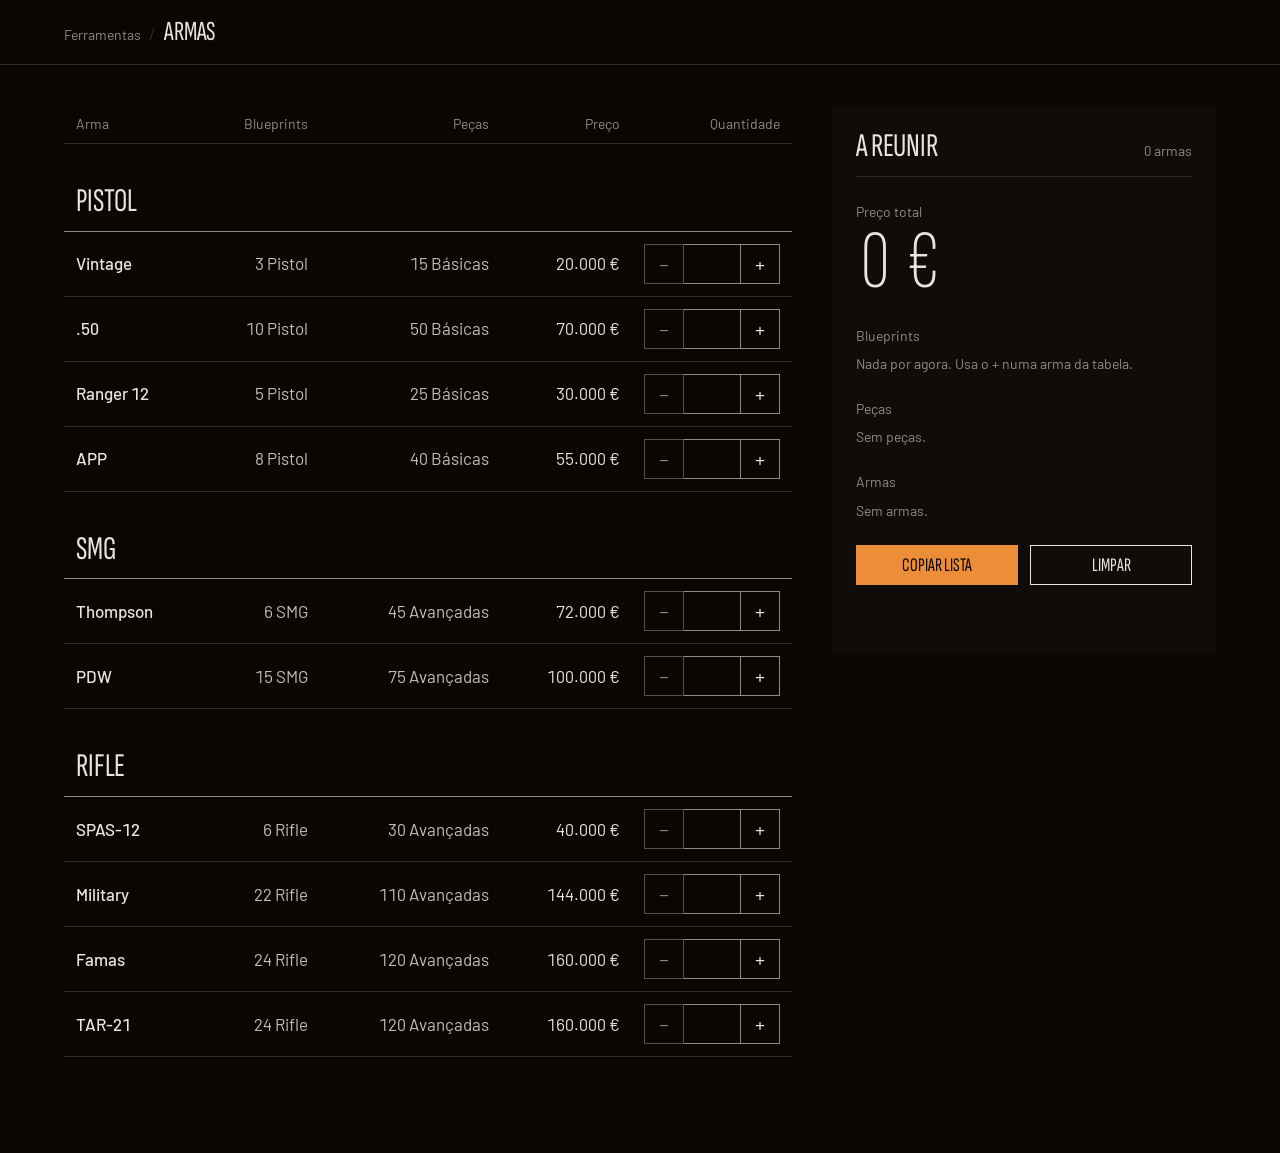
==== public/armas/index.html @ fdaf610e "Nova ferramenta Craft de Armas - public/armas/: quantidades por arma e o que reunir (blueprints Pist" ====
<!doctype html>
<html lang="pt">
<head>
<meta charset="utf-8">
<meta name="viewport" content="width=device-width, initial-scale=1, viewport-fit=cover">
<title>Craft de Armas</title>
<meta name="description" content="Escolhe quantas armas queres fazer e vê os blueprints, as peças e o preço que tens de reunir.">
<link rel="preconnect" href="https://fonts.googleapis.com">
<link rel="preconnect" href="https://fonts.gstatic.com" crossorigin>
<link rel="stylesheet" href="https://fonts.googleapis.com/css2?family=Sofia+Sans+Extra+Condensed:wght@200;400&family=Barlow:wght@300;400;500&display=swap">
<style>
/* Hallmark · shape: app screen · genre: atmospheric · theme: Darkroom (deal 3/3, seed crafting-price-calculator-fivem-9103·8ad352fc·2026-11-08·r0) · redesign: full
 * nav: top bar with the path back to Ferramentas · signature: the lista a reunir, a sticky panel that turns weapon quantities into blueprints, peças and the price · states: empty list, weapons chosen · darkroom: amber
 * axes: dark/display-condensed/chromatic-amber · posture: restrained · contrast: pass · v2.0.0 */
/* Hallmark · pre-emit critique: P4 H4 E4 S4 R5 V3 · weakest: V, it shares the crafting screen on purpose so both tools read as one app */
@import url("../tokens.css");
@import url("../base.css");

:root {
  --text-figure: clamp(3rem, 2rem + 4vw, 5.5rem);
  --text-figure-s: 2rem;
  --row-hover: color-mix(in oklab, var(--color-ink) 4%, transparent);
  --scrim: color-mix(in oklab, var(--color-paper) 70%, transparent);
  --bar-h: 64px;
}

body { font-size: 1.0625rem; }
.shell { max-width: var(--container); margin-inline: auto; padding-left: max(var(--gutter), env(safe-area-inset-left, 0px)); padding-right: max(var(--gutter), env(safe-area-inset-right, 0px)); }

/* top bar */
.bar { position: sticky; top: env(safe-area-inset-top, 0px); z-index: var(--z-sticky-nav); background: var(--color-paper); border-bottom: var(--rule-hair) solid var(--color-rule); }
body::before { content: ""; position: fixed; inset: 0 0 auto; height: env(safe-area-inset-top, 0px); z-index: var(--z-sticky-nav); background: var(--color-paper); }
.bar-in { min-height: var(--bar-h); display: flex; align-items: center; gap: var(--space-lg); flex-wrap: wrap; padding-block: var(--space-xs); }
.mark { font-family: var(--font-display); font-weight: 400; font-size: var(--text-2xl); text-transform: uppercase; line-height: 1; letter-spacing: var(--tracking-display); color: var(--color-ink); text-decoration: none; }
.crumbs { display: flex; align-items: baseline; gap: var(--space-xs); }
.crumb { color: var(--color-muted); text-decoration: none; font-size: var(--text-sm); }
.crumb:hover { color: var(--color-ink); text-decoration: underline; text-decoration-color: var(--color-accent); }
.crumbs .sep { color: var(--color-rule); }
.views { display: flex; gap: var(--space-lg); }
.views a { color: var(--color-muted); text-decoration: none; padding-block: var(--space-xs); border-bottom: 2px solid transparent; }
.views a:hover { color: var(--color-ink); }
.views a[aria-current="page"] { color: var(--color-ink); border-bottom-color: var(--color-accent); }

/* inputs and controls */
.field { height: 40px; padding-inline: var(--space-sm); border: var(--rule-hair) solid var(--color-muted); border-radius: 0; background: var(--color-paper); color: var(--color-ink); font-size: 1rem; }
.field::placeholder { color: var(--color-muted); }
.field:hover { border-color: var(--color-ink-2); }
.field:focus-visible { outline: 2px solid var(--color-focus); outline-offset: -2px; }
.toolbar { display: flex; flex-wrap: wrap; align-items: center; gap: var(--space-sm) var(--space-md); margin-bottom: var(--space-lg); }
.toolbar .tabs { margin-bottom: 0; min-width: 0; max-width: 100%; }
#search { flex: 1 1 14rem; min-width: 0; max-width: 22rem; }

.btn { min-height: 40px; padding: 0 var(--space-lg); border: var(--rule-hair) solid var(--color-ink); border-radius: 0; background: transparent; color: var(--color-ink); font: 400 var(--text-lg)/1 var(--font-display); text-transform: uppercase; white-space: nowrap; cursor: pointer; transition: background-color var(--dur-micro) var(--ease-out), color var(--dur-micro) var(--ease-out), border-color var(--dur-micro) var(--ease-out); }
.btn:hover { background: var(--row-hover); }
.btn:active { transform: translateY(1px); }
.btn:disabled { opacity: 0.55; cursor: not-allowed; }
.btn--primary { background: var(--color-accent); border-color: var(--color-accent); color: var(--color-accent-ink); }
.btn--primary:hover { background: var(--color-ink); border-color: var(--color-ink); }
.link { background: none; border: 0; padding: 0; color: var(--color-ink); text-decoration: underline; text-decoration-color: var(--color-rule); text-underline-offset: 0.2em; cursor: pointer; font: inherit; }
.link:hover { text-decoration-color: var(--color-accent); }

/* switch */
.switch { display: flex; align-items: center; gap: var(--space-sm); min-height: 44px; cursor: pointer; }
.switch input { position: absolute; opacity: 0; width: 1px; height: 1px; }
.switch .track { width: 44px; height: 24px; border: var(--rule-hair) solid var(--color-muted); position: relative; flex: none; transition: background-color var(--dur-short) var(--ease-out), border-color var(--dur-short) var(--ease-out); }
.switch .track::after { content: ""; position: absolute; top: 3px; left: 3px; width: 16px; height: 16px; background: var(--color-ink-2); transition: transform var(--dur-short) var(--ease-out), background-color var(--dur-short) var(--ease-out); }
.switch:hover .track { border-color: var(--color-ink); }
.switch input:checked + .track { background: var(--color-accent); border-color: var(--color-accent); }
.switch input:checked + .track::after { transform: translateX(20px); background: var(--color-accent-ink); }
.switch input:focus-visible + .track { outline: 2px solid var(--color-focus); outline-offset: 2px; }
.switch .s-sub { display: block; color: var(--color-muted); font-size: var(--text-sm); }

/* layout */
.work { display: grid; grid-template-columns: minmax(0, 1fr) 24rem; gap: var(--space-xl); align-items: start; padding-block: var(--space-xl) var(--space-3xl); }
@media (max-width: 68rem) { .work { grid-template-columns: minmax(0, 1fr); } .ficha.grained { position: relative; top: auto; } }
.dock { display: none; }
@media (max-width: 68rem) {
  .dock { display: flex; position: fixed; inset: auto 0 0; z-index: var(--z-sticky); align-items: center; justify-content: space-between; gap: var(--space-md); padding: var(--space-xs) max(var(--gutter), env(safe-area-inset-right, 0px)) calc(var(--space-xs) + env(safe-area-inset-bottom, 0px)) max(var(--gutter), env(safe-area-inset-left, 0px)); background: var(--color-paper-2); border-top: var(--rule-hair) solid var(--color-rule); }
  .dock .lbl { color: var(--color-muted); font-size: var(--text-sm); display: block; }
  .dock .figure { font-size: var(--text-figure-s); font-variant-numeric: tabular-nums; }
  main.shell { padding-bottom: 88px; }
}

.tabs { display: flex; gap: var(--space-xs); overflow-x: auto; scrollbar-width: none; margin-bottom: var(--space-lg); }
.tabs button { flex: none; min-height: 40px; padding: 0 var(--space-md); border: var(--rule-hair) solid var(--color-rule); border-radius: 0; background: transparent; color: var(--color-muted); font: 400 var(--text-lg)/1 var(--font-display); text-transform: uppercase; cursor: pointer; display: inline-flex; align-items: center; gap: var(--space-xs); transition: color var(--dur-micro) var(--ease-out), border-color var(--dur-micro) var(--ease-out); }
.tabs button:hover { color: var(--color-ink); border-color: var(--color-muted); }
.tabs button:active { transform: translateY(1px); }
.tabs button[aria-selected="true"] { color: var(--color-ink); border-color: var(--color-ink); }
.tabs .n { font-family: var(--font-body); font-size: var(--text-sm); color: var(--color-accent); font-variant-numeric: tabular-nums; text-transform: none; }

/* the sheet */
.sheet { width: 100%; border-collapse: collapse; font-variant-numeric: tabular-nums; }
.sheet th { text-align: left; font-weight: 400; font-size: var(--text-sm); color: var(--color-muted); padding: var(--space-xs) var(--space-sm); border-bottom: var(--rule-hair) solid var(--color-rule); white-space: nowrap; }
.sheet th.num, .sheet td.num { text-align: right; }
.sheet td { padding: var(--space-sm); border-bottom: var(--rule-hair) solid var(--color-rule); vertical-align: middle; }
.sheet tbody.group tr.ghead td { padding-top: var(--space-xl); border-bottom-color: var(--color-muted); }
.sheet h2 { font-weight: 400; font-size: var(--text-3xl); max-width: none; }
.sheet tr.item:hover { background: var(--row-hover); }
.sheet tr.item.on { background: var(--color-paper-2); }
.sheet .name { font-weight: 500; color: var(--color-ink); }
.sheet .guns, .sheet .mats { color: var(--color-muted); font-size: var(--text-sm); }
.sheet td.price { color: var(--color-ink-2); white-space: nowrap; }
.sheet td.price.sem { color: var(--color-ink); }
.sheet td.qcell { width: 1%; white-space: nowrap; }

.qty { display: inline-flex; align-items: stretch; }
.qty button { width: 40px; height: 40px; border: var(--rule-hair) solid var(--color-muted); border-radius: 0; background: transparent; color: var(--color-ink); font: 400 1.25rem/1 var(--font-body); cursor: pointer; transition: background-color var(--dur-micro) var(--ease-out); }
.qty button:hover { background: var(--row-hover); }
.qty button:active { transform: translateY(1px); }
.qty button:disabled { opacity: 0.55; cursor: not-allowed; }
.qty input { width: 56px; height: 40px; border: var(--rule-hair) solid var(--color-muted); border-inline: 0; border-radius: 0; background: var(--color-paper); color: var(--color-ink); text-align: center; font: 400 var(--text-xl)/1 var(--font-display); font-variant-numeric: tabular-nums; -moz-appearance: textfield; }
.qty input::-webkit-inner-spin-button, .qty input::-webkit-outer-spin-button { -webkit-appearance: none; margin: 0; }
.qty input:focus-visible { outline: 2px solid var(--color-focus); outline-offset: -2px; }
tr.on .qty input { color: var(--color-accent); }
.no-hit { padding-block: var(--space-xl); color: var(--color-muted); }

@media (max-width: 48rem) {
  .sheet thead { display: none; }
  .sheet tr.item { display: grid; grid-template-columns: minmax(0, 1fr) auto; gap: var(--space-2xs) var(--space-md); padding: var(--space-sm) 0; border-bottom: var(--rule-hair) solid var(--color-rule); }
  .sheet tr.item td { border: 0; padding: 0; }
  .sheet tr.item td.desc { grid-column: 1; }
  .sheet tr.item td.qcell { grid-column: 2; grid-row: 1 / span 2; align-self: center; }
  .sheet tr.item td.price { grid-column: 1; text-align: left; font-size: var(--text-sm); }
  .sheet tr.item td.price::before { content: attr(data-label) " "; color: var(--color-muted); }
  .sheet tr.item td.mats { grid-column: 1; }
  .sheet tr.ghead td { display: block; padding-inline: 0; }
}

/* the ficha */
.ficha { position: sticky; top: calc(env(safe-area-inset-top, 0px) + var(--bar-h) + var(--space-lg)); background: var(--color-paper-2); padding: var(--space-lg); display: grid; gap: var(--space-lg); }
.grained { position: relative; isolation: isolate; }
.grained::after { content: ""; position: absolute; inset: 0; z-index: -1; pointer-events: none; opacity: var(--grain); background: url("data:image/svg+xml,%3Csvg xmlns='http://www.w3.org/2000/svg' width='200' height='200'%3E%3Cfilter id='g'%3E%3CfeTurbulence type='fractalNoise' baseFrequency='0.85' numOctaves='2' stitchTiles='stitch'/%3E%3CfeColorMatrix values='0 0 0 0 1 0 0 0 0 1 0 0 0 0 1 0 0 0 9 -4'/%3E%3C/filter%3E%3Crect width='100%25' height='100%25' filter='url(%23g)'/%3E%3C/svg%3E") 0 0 / 200px 200px; }
.ficha.grained { position: sticky; }
.ficha h2 { font-weight: 400; font-size: var(--text-3xl); }
.sheet h2, .ficha h2, .precos h2 { text-transform: uppercase; }
.ficha h3 { font-family: var(--font-body); font-weight: 400; font-size: var(--text-sm); color: var(--color-muted); text-transform: none; letter-spacing: 0; line-height: 1.4; margin-bottom: var(--space-xs); }
.ficha-head { display: flex; justify-content: space-between; align-items: baseline; gap: var(--space-md); border-bottom: var(--rule-hair) solid var(--color-rule); padding-bottom: var(--space-sm); }
.ficha-head .units { color: var(--color-muted); font-size: var(--text-sm); font-variant-numeric: tabular-nums; }
.big .lbl { color: var(--color-muted); font-size: var(--text-sm); }
.figure { font-family: var(--font-display); font-weight: 200; line-height: 0.95; letter-spacing: var(--tracking-display); font-variant-numeric: tabular-nums; }
.big .figure { font-size: var(--text-figure); color: var(--color-ink); overflow-wrap: anywhere; font-variant-numeric: tabular-nums; }
.rows { display: grid; }
.rows > div { display: flex; justify-content: space-between; align-items: baseline; gap: var(--space-md); padding-block: var(--space-xs); border-bottom: var(--rule-hair) solid var(--color-rule); }
.rows dt { color: var(--color-muted); font-size: var(--text-sm); }
.rows dd { margin: 0; font-size: var(--text-figure-s); }
.rows dd.pos { color: var(--color-success); }
.rows dd.neg { color: var(--color-error); }
.list { width: 100%; border-collapse: collapse; font-variant-numeric: tabular-nums; font-size: var(--text-sm); }
.list th { text-align: left; font-weight: 400; color: var(--color-muted); padding: 0 0 var(--space-2xs); border-bottom: var(--rule-hair) solid var(--color-rule); }
.list td { padding: var(--space-2xs) 0; border-bottom: var(--rule-hair) solid var(--color-rule); }
.list .num { text-align: right; }
.list td.dim { color: var(--color-muted); }
.empty { color: var(--color-muted); font-size: var(--text-sm); }
.note { color: var(--color-muted); font-size: var(--text-sm); margin-top: var(--space-xs); }
.actions { display: flex; gap: var(--space-sm); flex-wrap: wrap; }
.actions .btn { flex: 1; }
a.btn { display: inline-flex; align-items: center; justify-content: center; text-decoration: none; }
.toast { min-height: 1lh; color: var(--color-accent); font-size: var(--text-sm); }

/* prices view */
.precos { padding-block: var(--space-xl) var(--space-3xl); max-width: 44rem; display: grid; gap: var(--space-lg); }
.precos h2 { font-size: var(--text-3xl); font-weight: 400; }
.precos .lead-s { color: var(--color-ink-2); max-width: 52ch; }
.import { display: grid; gap: var(--space-sm); padding: var(--space-lg); background: var(--color-paper-2); }
.import label.t { font-size: var(--text-sm); color: var(--color-ink-2); }
.import textarea.field { height: auto; min-height: 8rem; padding: var(--space-sm); font: 400 var(--text-md)/1.5 var(--font-body); resize: vertical; width: 100%; }
.import .actions { justify-content: flex-start; }
.import .actions .btn { flex: 0 1 auto; }
label.btn { display: inline-flex; align-items: center; justify-content: center; }
.import .result { min-height: 1lh; font-size: var(--text-sm); color: var(--color-ink-2); }
.warn { padding: var(--space-sm) var(--space-md); border: var(--rule-hair) solid var(--color-error); color: var(--color-ink); font-size: var(--text-sm); max-width: 60ch; }
.sheet-p { border-top: var(--rule-hair) solid var(--color-muted); }
.sheet-p label { display: grid; grid-template-columns: minmax(0, 1fr) auto; align-items: center; gap: var(--space-2xs) var(--space-lg); padding-block: var(--space-sm); border-bottom: var(--rule-hair) solid var(--color-rule); cursor: pointer; }
.sheet-p .m { font-family: var(--font-display); font-size: var(--text-2xl); text-transform: uppercase; line-height: 1; }
.sheet-p .u { grid-column: 1; color: var(--color-muted); font-size: var(--text-sm); }
.sheet-p .field { grid-column: 2; grid-row: 1 / span 2; width: 9rem; text-align: right; font: 400 var(--text-xl)/1 var(--font-display); font-variant-numeric: tabular-nums; }
@media (max-width: 40rem) { #search { max-width: none; flex-basis: 100%; } }
</style>
</head>
<body>
<header class="bar">
  <div class="shell bar-in">
    <nav class="crumbs" aria-label="Caminho">
      <a class="crumb" href="../">Ferramentas</a>
      <span class="sep" aria-hidden="true">/</span>
      <a class="mark" href="#" aria-label="Craft de Armas, início">Armas</a>
    </nav>
  </div>
</header>

<main class="shell">
  <h1 class="visually-hidden">Craft de Armas</h1>
  <div class="work">
    <div id="list"></div>

    <aside class="ficha" aria-labelledby="ficha-title">
      <div class="ficha-head"><h2 id="ficha-title">A reunir</h2><span class="units" id="units">0 armas</span></div>
      <div class="big" aria-live="polite">
        <div class="lbl">Preço total</div>
        <div class="figure" id="t-price">0 €</div>
      </div>
      <div>
        <h3>Blueprints</h3>
        <div id="bps"></div>
      </div>
      <div>
        <h3>Peças</h3>
        <div id="parts"></div>
      </div>
      <div>
        <h3>Armas</h3>
        <div id="sel"></div>
      </div>
      <div class="actions">
        <button type="button" class="btn btn--primary" id="copy">Copiar lista</button>
        <button type="button" class="btn" id="reset">Limpar</button>
      </div>
      <p class="toast" id="toast" role="status"></p>
    </aside>
  </div>
</main>

<div class="dock" id="dock">
  <div><span class="lbl">Preço total, <span id="d-units">0 armas</span></span><span class="figure" id="d-price">0 €</span></div>
  <a class="btn" href="#ficha-title">Ver lista</a>
</div>

<script>
// Tabela de armas: blueprints [quantidade, tipo], peças [quantidade, tipo], preço em €
const WEAPONS = [
  { n: "Vintage",   bp: [3, "Pistol"],  pc: [15, "Básicas"],     p: 20000 },
  { n: ".50",       bp: [10, "Pistol"], pc: [50, "Básicas"],     p: 70000 },
  { n: "Ranger 12", bp: [5, "Pistol"],  pc: [25, "Básicas"],     p: 30000 },
  { n: "APP",       bp: [8, "Pistol"],  pc: [40, "Básicas"],     p: 55000 },
  { n: "Thompson",  bp: [6, "SMG"],     pc: [45, "Avançadas"],   p: 72000 },
  { n: "PDW",       bp: [15, "SMG"],    pc: [75, "Avançadas"],   p: 100000 },
  { n: "SPAS-12",   bp: [6, "Rifle"],   pc: [30, "Avançadas"],   p: 40000 },
  { n: "Military",  bp: [22, "Rifle"],  pc: [110, "Avançadas"],  p: 144000 },
  { n: "Famas",     bp: [24, "Rifle"],  pc: [120, "Avançadas"],  p: 160000 },
  { n: "TAR-21",    bp: [24, "Rifle"],  pc: [120, "Avançadas"],  p: 160000 },
];
const BP_ORDER = ["Pistol", "SMG", "Rifle"];
const PC_ORDER = ["Básicas", "Avançadas"];
WEAPONS.forEach((w, i) => { w.key = "w" + i; });

const fmt = n => String(Math.round(n)).replace(/\B(?=(\d{3})+(?!\d))/g, ".");
const eur = n => fmt(n) + " €";
const esc = s => String(s).replace(/[&<>"]/g, ch => ({ "&": "&amp;", "<": "&lt;", ">": "&gt;", '"': "&quot;" }[ch]));
const load = (k, d) => { try { const v = localStorage.getItem(k); return v == null ? d : JSON.parse(v); } catch (e) { return d; } };
const store = (k, v) => { try { localStorage.setItem(k, JSON.stringify(v)); } catch (e) {} };
let qty = load("armas-qty", {}) || {};

const list = document.getElementById("list");
list.innerHTML = `<table class="sheet">
  <thead><tr><th>Arma</th><th class="num">Blueprints</th><th class="num">Peças</th><th class="num">Preço</th><th class="num">Quantidade</th></tr></thead>
  ${BP_ORDER.map(t => `<tbody class="group">
    <tr class="ghead"><td colspan="5"><h2>${t}</h2></td></tr>
    ${WEAPONS.filter(w => w.bp[1] === t).map(w => `<tr class="item" data-key="${w.key}">
      <td class="desc"><div class="name">${esc(w.n)}</div></td>
      <td class="num price" data-label="Blueprints">${w.bp[0]} ${w.bp[1]}</td>
      <td class="num price" data-label="Peças">${w.pc[0]} ${w.pc[1]}</td>
      <td class="num price sem" data-label="Preço">${eur(w.p)}</td>
      <td class="num qcell"><div class="qty">
        <button type="button" data-d="-1" aria-label="Menos ${esc(w.n)}">−</button>
        <input type="number" min="0" step="1" inputmode="numeric" name="q-${w.key}" id="q-${w.key}" aria-label="Quantidade ${esc(w.n)}">
        <button type="button" data-d="1" aria-label="Mais ${esc(w.n)}">+</button>
      </div></td>
    </tr>`).join("")}
  </tbody>`).join("")}
</table>`;

const table = (rows) => `<table class="list"><tbody>${rows.map(([a, b]) => `<tr><td>${esc(a)}</td><td class="num">${b}</td></tr>`).join("")}</tbody></table>`;

function render() {
  const bp = {}, pc = {}; let price = 0, units = 0; const sel = [];
  WEAPONS.forEach(w => {
    const q = qty[w.key] || 0;
    const row = list.querySelector(`[data-key="${w.key}"]`);
    row.classList.toggle("on", q > 0);
    row.querySelector('button[data-d="-1"]').disabled = q === 0;
    const inp = document.getElementById("q-" + w.key);
    if (document.activeElement !== inp) inp.value = q || "";
    if (!q) return;
    units += q; price += w.p * q;
    bp[w.bp[1]] = (bp[w.bp[1]] || 0) + w.bp[0] * q;
    pc[w.pc[1]] = (pc[w.pc[1]] || 0) + w.pc[0] * q;
    sel.push({ w, q });
  });
  const u = units + (units === 1 ? " arma" : " armas");
  document.getElementById("units").textContent = u;
  document.getElementById("d-units").textContent = u;
  document.getElementById("t-price").textContent = eur(price);
  document.getElementById("d-price").textContent = eur(price);
  const bk = BP_ORDER.filter(k => bp[k]), pk = PC_ORDER.filter(k => pc[k]);
  const empty = `<p class="empty">Nada por agora. Usa o + numa arma da tabela.</p>`;
  document.getElementById("bps").innerHTML = bk.length ? table(bk.map(k => [k, fmt(bp[k])])) : empty;
  document.getElementById("parts").innerHTML = pk.length ? table(pk.map(k => [k, fmt(pc[k])])) : `<p class="empty">Sem peças.</p>`;
  document.getElementById("sel").innerHTML = sel.length ? table(sel.map(s => [s.w.n, s.q + "×"])) : `<p class="empty">Sem armas.</p>`;
  store("armas-qty", qty);
  return { bp, pc, bk, pk, price, sel };
}

list.addEventListener("click", e => {
  const b = e.target.closest("button[data-d]"); if (!b) return;
  const key = b.closest("tr").dataset.key;
  qty[key] = Math.max(0, (qty[key] || 0) + Number(b.dataset.d) * (e.shiftKey ? 10 : 1));
  render();
});
list.addEventListener("input", e => {
  if (!e.target.matches(".qty input")) return;
  qty[e.target.closest("tr").dataset.key] = Math.max(0, Math.floor(Number(e.target.value) || 0));
  render();
});
list.addEventListener("focusout", e => { if (e.target.matches(".qty input")) render(); });

let toastT;
const toast = t => { const el = document.getElementById("toast"); el.textContent = t; clearTimeout(toastT); toastT = setTimeout(() => { el.textContent = ""; }, 2500); };
document.getElementById("reset").addEventListener("click", () => { qty = {}; render(); toast("Lista limpa."); });
document.getElementById("copy").addEventListener("click", () => {
  const r = render();
  if (!r.sel.length) { toast("A lista está vazia, não há nada para copiar."); return; }
  const txt = [
    "ARMAS", ...r.sel.map(s => `- ${s.q}x ${s.w.n}`), "",
    "BLUEPRINTS", ...r.bk.map(k => `- ${fmt(r.bp[k])} ${k}`), "",
    "PEÇAS", ...r.pk.map(k => `- ${fmt(r.pc[k])} ${k}`), "",
    `Preço total: ${eur(r.price)}`
  ].join("\n");
  navigator.clipboard.writeText(txt).then(() => toast("Lista copiada."), () => toast("Este browser não deixou copiar. Tenta noutro browser."));
});

render();
</script>
</body>
</html>
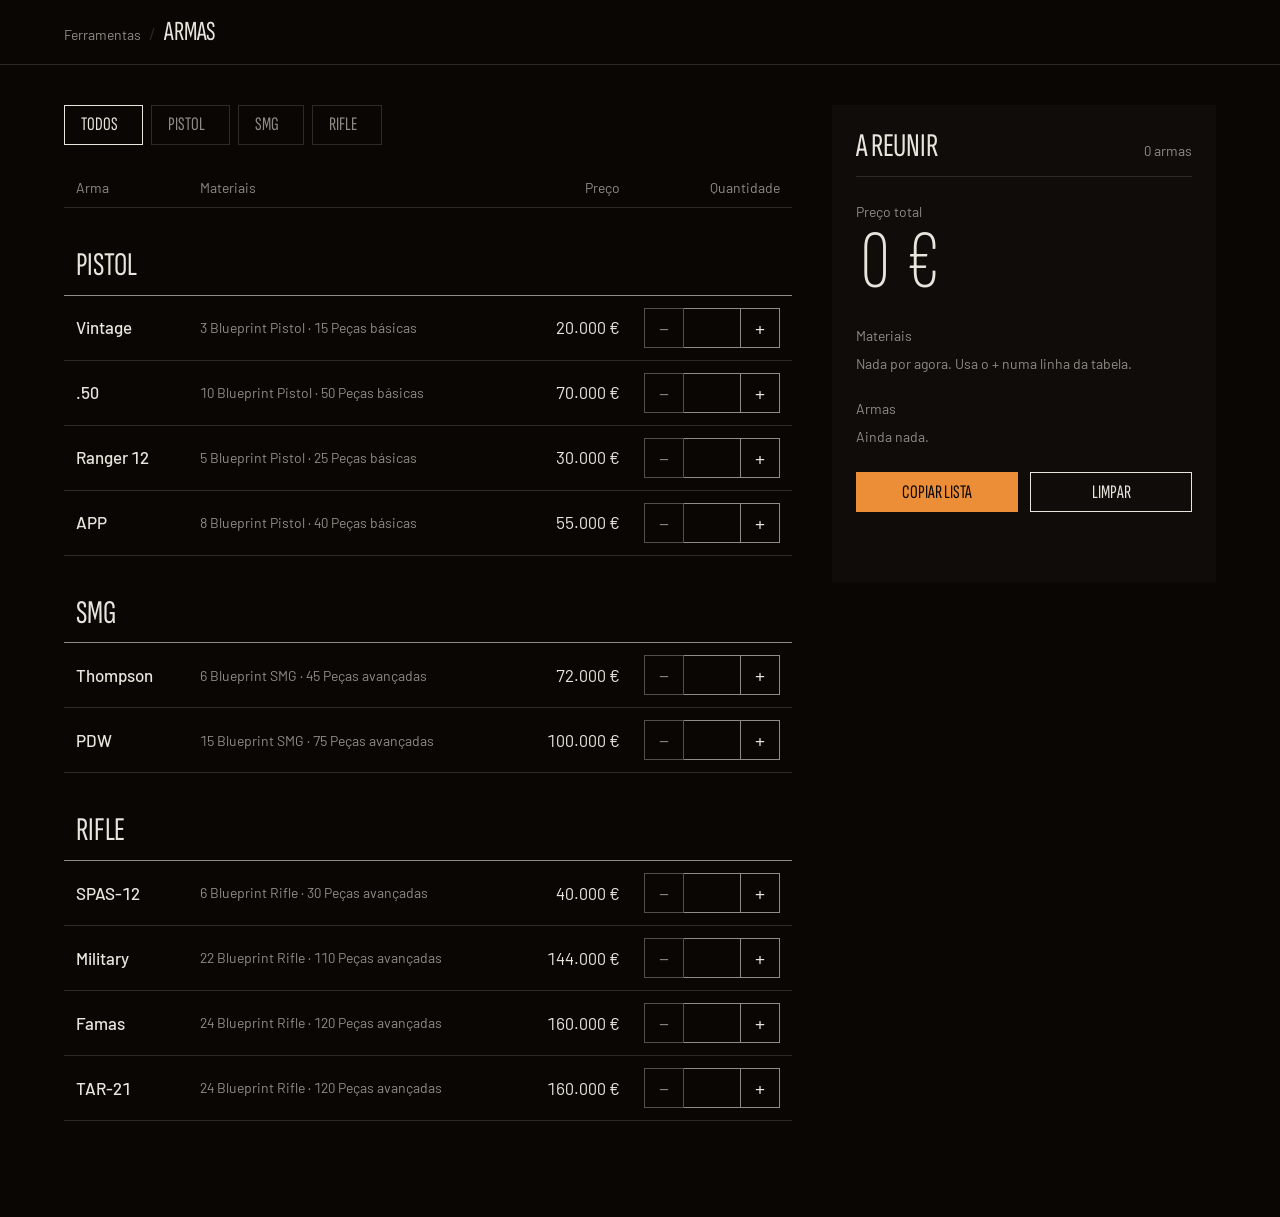
==== commit 8496eed5: "fivem: motor partilhado para as ferramentas de craft Cada craft passa a ser só a config (window.CRAF" ====
--- a/public/armas/index.html
+++ b/public/armas/index.html
@@ -8,327 +8,41 @@
 <link rel="preconnect" href="https://fonts.googleapis.com">
 <link rel="preconnect" href="https://fonts.gstatic.com" crossorigin>
 <link rel="stylesheet" href="https://fonts.googleapis.com/css2?family=Sofia+Sans+Extra+Condensed:wght@200;400&family=Barlow:wght@300;400;500&display=swap">
-<style>
-/* Hallmark · shape: app screen · genre: atmospheric · theme: Darkroom (deal 3/3, seed crafting-price-calculator-fivem-9103·8ad352fc·2026-11-08·r0) · redesign: full
- * nav: top bar with the path back to Ferramentas · signature: the lista a reunir, a sticky panel that turns weapon quantities into blueprints, peças and the price · states: empty list, weapons chosen · darkroom: amber
- * axes: dark/display-condensed/chromatic-amber · posture: restrained · contrast: pass · v2.0.0 */
-/* Hallmark · pre-emit critique: P4 H4 E4 S4 R5 V3 · weakest: V, it shares the crafting screen on purpose so both tools read as one app */
-@import url("../tokens.css");
-@import url("../base.css");
-
-:root {
-  --text-figure: clamp(3rem, 2rem + 4vw, 5.5rem);
-  --text-figure-s: 2rem;
-  --row-hover: color-mix(in oklab, var(--color-ink) 4%, transparent);
-  --scrim: color-mix(in oklab, var(--color-paper) 70%, transparent);
-  --bar-h: 64px;
-}
-
-body { font-size: 1.0625rem; }
-.shell { max-width: var(--container); margin-inline: auto; padding-left: max(var(--gutter), env(safe-area-inset-left, 0px)); padding-right: max(var(--gutter), env(safe-area-inset-right, 0px)); }
-
-/* top bar */
-.bar { position: sticky; top: env(safe-area-inset-top, 0px); z-index: var(--z-sticky-nav); background: var(--color-paper); border-bottom: var(--rule-hair) solid var(--color-rule); }
-body::before { content: ""; position: fixed; inset: 0 0 auto; height: env(safe-area-inset-top, 0px); z-index: var(--z-sticky-nav); background: var(--color-paper); }
-.bar-in { min-height: var(--bar-h); display: flex; align-items: center; gap: var(--space-lg); flex-wrap: wrap; padding-block: var(--space-xs); }
-.mark { font-family: var(--font-display); font-weight: 400; font-size: var(--text-2xl); text-transform: uppercase; line-height: 1; letter-spacing: var(--tracking-display); color: var(--color-ink); text-decoration: none; }
-.crumbs { display: flex; align-items: baseline; gap: var(--space-xs); }
-.crumb { color: var(--color-muted); text-decoration: none; font-size: var(--text-sm); }
-.crumb:hover { color: var(--color-ink); text-decoration: underline; text-decoration-color: var(--color-accent); }
-.crumbs .sep { color: var(--color-rule); }
-.views { display: flex; gap: var(--space-lg); }
-.views a { color: var(--color-muted); text-decoration: none; padding-block: var(--space-xs); border-bottom: 2px solid transparent; }
-.views a:hover { color: var(--color-ink); }
-.views a[aria-current="page"] { color: var(--color-ink); border-bottom-color: var(--color-accent); }
-
-/* inputs and controls */
-.field { height: 40px; padding-inline: var(--space-sm); border: var(--rule-hair) solid var(--color-muted); border-radius: 0; background: var(--color-paper); color: var(--color-ink); font-size: 1rem; }
-.field::placeholder { color: var(--color-muted); }
-.field:hover { border-color: var(--color-ink-2); }
-.field:focus-visible { outline: 2px solid var(--color-focus); outline-offset: -2px; }
-.toolbar { display: flex; flex-wrap: wrap; align-items: center; gap: var(--space-sm) var(--space-md); margin-bottom: var(--space-lg); }
-.toolbar .tabs { margin-bottom: 0; min-width: 0; max-width: 100%; }
-#search { flex: 1 1 14rem; min-width: 0; max-width: 22rem; }
-
-.btn { min-height: 40px; padding: 0 var(--space-lg); border: var(--rule-hair) solid var(--color-ink); border-radius: 0; background: transparent; color: var(--color-ink); font: 400 var(--text-lg)/1 var(--font-display); text-transform: uppercase; white-space: nowrap; cursor: pointer; transition: background-color var(--dur-micro) var(--ease-out), color var(--dur-micro) var(--ease-out), border-color var(--dur-micro) var(--ease-out); }
-.btn:hover { background: var(--row-hover); }
-.btn:active { transform: translateY(1px); }
-.btn:disabled { opacity: 0.55; cursor: not-allowed; }
-.btn--primary { background: var(--color-accent); border-color: var(--color-accent); color: var(--color-accent-ink); }
-.btn--primary:hover { background: var(--color-ink); border-color: var(--color-ink); }
-.link { background: none; border: 0; padding: 0; color: var(--color-ink); text-decoration: underline; text-decoration-color: var(--color-rule); text-underline-offset: 0.2em; cursor: pointer; font: inherit; }
-.link:hover { text-decoration-color: var(--color-accent); }
-
-/* switch */
-.switch { display: flex; align-items: center; gap: var(--space-sm); min-height: 44px; cursor: pointer; }
-.switch input { position: absolute; opacity: 0; width: 1px; height: 1px; }
-.switch .track { width: 44px; height: 24px; border: var(--rule-hair) solid var(--color-muted); position: relative; flex: none; transition: background-color var(--dur-short) var(--ease-out), border-color var(--dur-short) var(--ease-out); }
-.switch .track::after { content: ""; position: absolute; top: 3px; left: 3px; width: 16px; height: 16px; background: var(--color-ink-2); transition: transform var(--dur-short) var(--ease-out), background-color var(--dur-short) var(--ease-out); }
-.switch:hover .track { border-color: var(--color-ink); }
-.switch input:checked + .track { background: var(--color-accent); border-color: var(--color-accent); }
-.switch input:checked + .track::after { transform: translateX(20px); background: var(--color-accent-ink); }
-.switch input:focus-visible + .track { outline: 2px solid var(--color-focus); outline-offset: 2px; }
-.switch .s-sub { display: block; color: var(--color-muted); font-size: var(--text-sm); }
-
-/* layout */
-.work { display: grid; grid-template-columns: minmax(0, 1fr) 24rem; gap: var(--space-xl); align-items: start; padding-block: var(--space-xl) var(--space-3xl); }
-@media (max-width: 68rem) { .work { grid-template-columns: minmax(0, 1fr); } .ficha.grained { position: relative; top: auto; } }
-.dock { display: none; }
-@media (max-width: 68rem) {
-  .dock { display: flex; position: fixed; inset: auto 0 0; z-index: var(--z-sticky); align-items: center; justify-content: space-between; gap: var(--space-md); padding: var(--space-xs) max(var(--gutter), env(safe-area-inset-right, 0px)) calc(var(--space-xs) + env(safe-area-inset-bottom, 0px)) max(var(--gutter), env(safe-area-inset-left, 0px)); background: var(--color-paper-2); border-top: var(--rule-hair) solid var(--color-rule); }
-  .dock .lbl { color: var(--color-muted); font-size: var(--text-sm); display: block; }
-  .dock .figure { font-size: var(--text-figure-s); font-variant-numeric: tabular-nums; }
-  main.shell { padding-bottom: 88px; }
-}
-
-.tabs { display: flex; gap: var(--space-xs); overflow-x: auto; scrollbar-width: none; margin-bottom: var(--space-lg); }
-.tabs button { flex: none; min-height: 40px; padding: 0 var(--space-md); border: var(--rule-hair) solid var(--color-rule); border-radius: 0; background: transparent; color: var(--color-muted); font: 400 var(--text-lg)/1 var(--font-display); text-transform: uppercase; cursor: pointer; display: inline-flex; align-items: center; gap: var(--space-xs); transition: color var(--dur-micro) var(--ease-out), border-color var(--dur-micro) var(--ease-out); }
-.tabs button:hover { color: var(--color-ink); border-color: var(--color-muted); }
-.tabs button:active { transform: translateY(1px); }
-.tabs button[aria-selected="true"] { color: var(--color-ink); border-color: var(--color-ink); }
-.tabs .n { font-family: var(--font-body); font-size: var(--text-sm); color: var(--color-accent); font-variant-numeric: tabular-nums; text-transform: none; }
-
-/* the sheet */
-.sheet { width: 100%; border-collapse: collapse; font-variant-numeric: tabular-nums; }
-.sheet th { text-align: left; font-weight: 400; font-size: var(--text-sm); color: var(--color-muted); padding: var(--space-xs) var(--space-sm); border-bottom: var(--rule-hair) solid var(--color-rule); white-space: nowrap; }
-.sheet th.num, .sheet td.num { text-align: right; }
-.sheet td { padding: var(--space-sm); border-bottom: var(--rule-hair) solid var(--color-rule); vertical-align: middle; }
-.sheet tbody.group tr.ghead td { padding-top: var(--space-xl); border-bottom-color: var(--color-muted); }
-.sheet h2 { font-weight: 400; font-size: var(--text-3xl); max-width: none; }
-.sheet tr.item:hover { background: var(--row-hover); }
-.sheet tr.item.on { background: var(--color-paper-2); }
-.sheet .name { font-weight: 500; color: var(--color-ink); }
-.sheet .guns, .sheet .mats { color: var(--color-muted); font-size: var(--text-sm); }
-.sheet td.price { color: var(--color-ink-2); white-space: nowrap; }
-.sheet td.price.sem { color: var(--color-ink); }
-.sheet td.qcell { width: 1%; white-space: nowrap; }
-
-.qty { display: inline-flex; align-items: stretch; }
-.qty button { width: 40px; height: 40px; border: var(--rule-hair) solid var(--color-muted); border-radius: 0; background: transparent; color: var(--color-ink); font: 400 1.25rem/1 var(--font-body); cursor: pointer; transition: background-color var(--dur-micro) var(--ease-out); }
-.qty button:hover { background: var(--row-hover); }
-.qty button:active { transform: translateY(1px); }
-.qty button:disabled { opacity: 0.55; cursor: not-allowed; }
-.qty input { width: 56px; height: 40px; border: var(--rule-hair) solid var(--color-muted); border-inline: 0; border-radius: 0; background: var(--color-paper); color: var(--color-ink); text-align: center; font: 400 var(--text-xl)/1 var(--font-display); font-variant-numeric: tabular-nums; -moz-appearance: textfield; }
-.qty input::-webkit-inner-spin-button, .qty input::-webkit-outer-spin-button { -webkit-appearance: none; margin: 0; }
-.qty input:focus-visible { outline: 2px solid var(--color-focus); outline-offset: -2px; }
-tr.on .qty input { color: var(--color-accent); }
-.no-hit { padding-block: var(--space-xl); color: var(--color-muted); }
-
-@media (max-width: 48rem) {
-  .sheet thead { display: none; }
-  .sheet tr.item { display: grid; grid-template-columns: minmax(0, 1fr) auto; gap: var(--space-2xs) var(--space-md); padding: var(--space-sm) 0; border-bottom: var(--rule-hair) solid var(--color-rule); }
-  .sheet tr.item td { border: 0; padding: 0; }
-  .sheet tr.item td.desc { grid-column: 1; }
-  .sheet tr.item td.qcell { grid-column: 2; grid-row: 1 / span 2; align-self: center; }
-  .sheet tr.item td.price { grid-column: 1; text-align: left; font-size: var(--text-sm); }
-  .sheet tr.item td.price::before { content: attr(data-label) " "; color: var(--color-muted); }
-  .sheet tr.item td.mats { grid-column: 1; }
-  .sheet tr.ghead td { display: block; padding-inline: 0; }
-}
-
-/* the ficha */
-.ficha { position: sticky; top: calc(env(safe-area-inset-top, 0px) + var(--bar-h) + var(--space-lg)); background: var(--color-paper-2); padding: var(--space-lg); display: grid; gap: var(--space-lg); }
-.grained { position: relative; isolation: isolate; }
-.grained::after { content: ""; position: absolute; inset: 0; z-index: -1; pointer-events: none; opacity: var(--grain); background: url("data:image/svg+xml,%3Csvg xmlns='http://www.w3.org/2000/svg' width='200' height='200'%3E%3Cfilter id='g'%3E%3CfeTurbulence type='fractalNoise' baseFrequency='0.85' numOctaves='2' stitchTiles='stitch'/%3E%3CfeColorMatrix values='0 0 0 0 1 0 0 0 0 1 0 0 0 0 1 0 0 0 9 -4'/%3E%3C/filter%3E%3Crect width='100%25' height='100%25' filter='url(%23g)'/%3E%3C/svg%3E") 0 0 / 200px 200px; }
-.ficha.grained { position: sticky; }
-.ficha h2 { font-weight: 400; font-size: var(--text-3xl); }
-.sheet h2, .ficha h2, .precos h2 { text-transform: uppercase; }
-.ficha h3 { font-family: var(--font-body); font-weight: 400; font-size: var(--text-sm); color: var(--color-muted); text-transform: none; letter-spacing: 0; line-height: 1.4; margin-bottom: var(--space-xs); }
-.ficha-head { display: flex; justify-content: space-between; align-items: baseline; gap: var(--space-md); border-bottom: var(--rule-hair) solid var(--color-rule); padding-bottom: var(--space-sm); }
-.ficha-head .units { color: var(--color-muted); font-size: var(--text-sm); font-variant-numeric: tabular-nums; }
-.big .lbl { color: var(--color-muted); font-size: var(--text-sm); }
-.figure { font-family: var(--font-display); font-weight: 200; line-height: 0.95; letter-spacing: var(--tracking-display); font-variant-numeric: tabular-nums; }
-.big .figure { font-size: var(--text-figure); color: var(--color-ink); overflow-wrap: anywhere; font-variant-numeric: tabular-nums; }
-.rows { display: grid; }
-.rows > div { display: flex; justify-content: space-between; align-items: baseline; gap: var(--space-md); padding-block: var(--space-xs); border-bottom: var(--rule-hair) solid var(--color-rule); }
-.rows dt { color: var(--color-muted); font-size: var(--text-sm); }
-.rows dd { margin: 0; font-size: var(--text-figure-s); }
-.rows dd.pos { color: var(--color-success); }
-.rows dd.neg { color: var(--color-error); }
-.list { width: 100%; border-collapse: collapse; font-variant-numeric: tabular-nums; font-size: var(--text-sm); }
-.list th { text-align: left; font-weight: 400; color: var(--color-muted); padding: 0 0 var(--space-2xs); border-bottom: var(--rule-hair) solid var(--color-rule); }
-.list td { padding: var(--space-2xs) 0; border-bottom: var(--rule-hair) solid var(--color-rule); }
-.list .num { text-align: right; }
-.list td.dim { color: var(--color-muted); }
-.empty { color: var(--color-muted); font-size: var(--text-sm); }
-.note { color: var(--color-muted); font-size: var(--text-sm); margin-top: var(--space-xs); }
-.actions { display: flex; gap: var(--space-sm); flex-wrap: wrap; }
-.actions .btn { flex: 1; }
-a.btn { display: inline-flex; align-items: center; justify-content: center; text-decoration: none; }
-.toast { min-height: 1lh; color: var(--color-accent); font-size: var(--text-sm); }
-
-/* prices view */
-.precos { padding-block: var(--space-xl) var(--space-3xl); max-width: 44rem; display: grid; gap: var(--space-lg); }
-.precos h2 { font-size: var(--text-3xl); font-weight: 400; }
-.precos .lead-s { color: var(--color-ink-2); max-width: 52ch; }
-.import { display: grid; gap: var(--space-sm); padding: var(--space-lg); background: var(--color-paper-2); }
-.import label.t { font-size: var(--text-sm); color: var(--color-ink-2); }
-.import textarea.field { height: auto; min-height: 8rem; padding: var(--space-sm); font: 400 var(--text-md)/1.5 var(--font-body); resize: vertical; width: 100%; }
-.import .actions { justify-content: flex-start; }
-.import .actions .btn { flex: 0 1 auto; }
-label.btn { display: inline-flex; align-items: center; justify-content: center; }
-.import .result { min-height: 1lh; font-size: var(--text-sm); color: var(--color-ink-2); }
-.warn { padding: var(--space-sm) var(--space-md); border: var(--rule-hair) solid var(--color-error); color: var(--color-ink); font-size: var(--text-sm); max-width: 60ch; }
-.sheet-p { border-top: var(--rule-hair) solid var(--color-muted); }
-.sheet-p label { display: grid; grid-template-columns: minmax(0, 1fr) auto; align-items: center; gap: var(--space-2xs) var(--space-lg); padding-block: var(--space-sm); border-bottom: var(--rule-hair) solid var(--color-rule); cursor: pointer; }
-.sheet-p .m { font-family: var(--font-display); font-size: var(--text-2xl); text-transform: uppercase; line-height: 1; }
-.sheet-p .u { grid-column: 1; color: var(--color-muted); font-size: var(--text-sm); }
-.sheet-p .field { grid-column: 2; grid-row: 1 / span 2; width: 9rem; text-align: right; font: 400 var(--text-xl)/1 var(--font-display); font-variant-numeric: tabular-nums; }
-@media (max-width: 40rem) { #search { max-width: none; flex-basis: 100%; } }
-</style>
+<link rel="stylesheet" href="../craft.css">
 </head>
 <body>
-<header class="bar">
-  <div class="shell bar-in">
-    <nav class="crumbs" aria-label="Caminho">
-      <a class="crumb" href="../">Ferramentas</a>
-      <span class="sep" aria-hidden="true">/</span>
-      <a class="mark" href="#" aria-label="Craft de Armas, início">Armas</a>
-    </nav>
-  </div>
-</header>
-
-<main class="shell">
-  <h1 class="visually-hidden">Craft de Armas</h1>
-  <div class="work">
-    <div id="list"></div>
-
-    <aside class="ficha" aria-labelledby="ficha-title">
-      <div class="ficha-head"><h2 id="ficha-title">A reunir</h2><span class="units" id="units">0 armas</span></div>
-      <div class="big" aria-live="polite">
-        <div class="lbl">Preço total</div>
-        <div class="figure" id="t-price">0 €</div>
-      </div>
-      <div>
-        <h3>Blueprints</h3>
-        <div id="bps"></div>
-      </div>
-      <div>
-        <h3>Peças</h3>
-        <div id="parts"></div>
-      </div>
-      <div>
-        <h3>Armas</h3>
-        <div id="sel"></div>
-      </div>
-      <div class="actions">
-        <button type="button" class="btn btn--primary" id="copy">Copiar lista</button>
-        <button type="button" class="btn" id="reset">Limpar</button>
-      </div>
-      <p class="toast" id="toast" role="status"></p>
-    </aside>
-  </div>
-</main>
-
-<div class="dock" id="dock">
-  <div><span class="lbl">Preço total, <span id="d-units">0 armas</span></span><span class="figure" id="d-price">0 €</span></div>
-  <a class="btn" href="#ficha-title">Ver lista</a>
-</div>
-
 <script>
-// Tabela de armas: blueprints [quantidade, tipo], peças [quantidade, tipo], preço em €
-const WEAPONS = [
-  { n: "Vintage",   bp: [3, "Pistol"],  pc: [15, "Básicas"],     p: 20000 },
-  { n: ".50",       bp: [10, "Pistol"], pc: [50, "Básicas"],     p: 70000 },
-  { n: "Ranger 12", bp: [5, "Pistol"],  pc: [25, "Básicas"],     p: 30000 },
-  { n: "APP",       bp: [8, "Pistol"],  pc: [40, "Básicas"],     p: 55000 },
-  { n: "Thompson",  bp: [6, "SMG"],     pc: [45, "Avançadas"],   p: 72000 },
-  { n: "PDW",       bp: [15, "SMG"],    pc: [75, "Avançadas"],   p: 100000 },
-  { n: "SPAS-12",   bp: [6, "Rifle"],   pc: [30, "Avançadas"],   p: 40000 },
-  { n: "Military",  bp: [22, "Rifle"],  pc: [110, "Avançadas"],  p: 144000 },
-  { n: "Famas",     bp: [24, "Rifle"],  pc: [120, "Avançadas"],  p: 160000 },
-  { n: "TAR-21",    bp: [24, "Rifle"],  pc: [120, "Avançadas"],  p: 160000 },
-];
-const BP_ORDER = ["Pistol", "SMG", "Rifle"];
-const PC_ORDER = ["Básicas", "Avançadas"];
-WEAPONS.forEach((w, i) => { w.key = "w" + i; });
-
-const fmt = n => String(Math.round(n)).replace(/\B(?=(\d{3})+(?!\d))/g, ".");
-const eur = n => fmt(n) + " €";
-const esc = s => String(s).replace(/[&<>"]/g, ch => ({ "&": "&amp;", "<": "&lt;", ">": "&gt;", '"': "&quot;" }[ch]));
-const load = (k, d) => { try { const v = localStorage.getItem(k); return v == null ? d : JSON.parse(v); } catch (e) { return d; } };
-const store = (k, v) => { try { localStorage.setItem(k, JSON.stringify(v)); } catch (e) {} };
-let qty = load("armas-qty", {}) || {};
-
-const list = document.getElementById("list");
-list.innerHTML = `<table class="sheet">
-  <thead><tr><th>Arma</th><th class="num">Blueprints</th><th class="num">Peças</th><th class="num">Preço</th><th class="num">Quantidade</th></tr></thead>
-  ${BP_ORDER.map(t => `<tbody class="group">
-    <tr class="ghead"><td colspan="5"><h2>${t}</h2></td></tr>
-    ${WEAPONS.filter(w => w.bp[1] === t).map(w => `<tr class="item" data-key="${w.key}">
-      <td class="desc"><div class="name">${esc(w.n)}</div></td>
-      <td class="num price" data-label="Blueprints">${w.bp[0]} ${w.bp[1]}</td>
-      <td class="num price" data-label="Peças">${w.pc[0]} ${w.pc[1]}</td>
-      <td class="num price sem" data-label="Preço">${eur(w.p)}</td>
-      <td class="num qcell"><div class="qty">
-        <button type="button" data-d="-1" aria-label="Menos ${esc(w.n)}">−</button>
-        <input type="number" min="0" step="1" inputmode="numeric" name="q-${w.key}" id="q-${w.key}" aria-label="Quantidade ${esc(w.n)}">
-        <button type="button" data-d="1" aria-label="Mais ${esc(w.n)}">+</button>
-      </div></td>
-    </tr>`).join("")}
-  </tbody>`).join("")}
-</table>`;
-
-const table = (rows) => `<table class="list"><tbody>${rows.map(([a, b]) => `<tr><td>${esc(a)}</td><td class="num">${b}</td></tr>`).join("")}</tbody></table>`;
-
-function render() {
-  const bp = {}, pc = {}; let price = 0, units = 0; const sel = [];
-  WEAPONS.forEach(w => {
-    const q = qty[w.key] || 0;
-    const row = list.querySelector(`[data-key="${w.key}"]`);
-    row.classList.toggle("on", q > 0);
-    row.querySelector('button[data-d="-1"]').disabled = q === 0;
-    const inp = document.getElementById("q-" + w.key);
-    if (document.activeElement !== inp) inp.value = q || "";
-    if (!q) return;
-    units += q; price += w.p * q;
-    bp[w.bp[1]] = (bp[w.bp[1]] || 0) + w.bp[0] * q;
-    pc[w.pc[1]] = (pc[w.pc[1]] || 0) + w.pc[0] * q;
-    sel.push({ w, q });
-  });
-  const u = units + (units === 1 ? " arma" : " armas");
-  document.getElementById("units").textContent = u;
-  document.getElementById("d-units").textContent = u;
-  document.getElementById("t-price").textContent = eur(price);
-  document.getElementById("d-price").textContent = eur(price);
-  const bk = BP_ORDER.filter(k => bp[k]), pk = PC_ORDER.filter(k => pc[k]);
-  const empty = `<p class="empty">Nada por agora. Usa o + numa arma da tabela.</p>`;
-  document.getElementById("bps").innerHTML = bk.length ? table(bk.map(k => [k, fmt(bp[k])])) : empty;
-  document.getElementById("parts").innerHTML = pk.length ? table(pk.map(k => [k, fmt(pc[k])])) : `<p class="empty">Sem peças.</p>`;
-  document.getElementById("sel").innerHTML = sel.length ? table(sel.map(s => [s.w.n, s.q + "×"])) : `<p class="empty">Sem armas.</p>`;
-  store("armas-qty", qty);
-  return { bp, pc, bk, pk, price, sel };
-}
-
-list.addEventListener("click", e => {
-  const b = e.target.closest("button[data-d]"); if (!b) return;
-  const key = b.closest("tr").dataset.key;
-  qty[key] = Math.max(0, (qty[key] || 0) + Number(b.dataset.d) * (e.shiftKey ? 10 : 1));
-  render();
-});
-list.addEventListener("input", e => {
-  if (!e.target.matches(".qty input")) return;
-  qty[e.target.closest("tr").dataset.key] = Math.max(0, Math.floor(Number(e.target.value) || 0));
-  render();
-});
-list.addEventListener("focusout", e => { if (e.target.matches(".qty input")) render(); });
-
-let toastT;
-const toast = t => { const el = document.getElementById("toast"); el.textContent = t; clearTimeout(toastT); toastT = setTimeout(() => { el.textContent = ""; }, 2500); };
-document.getElementById("reset").addEventListener("click", () => { qty = {}; render(); toast("Lista limpa."); });
-document.getElementById("copy").addEventListener("click", () => {
-  const r = render();
-  if (!r.sel.length) { toast("A lista está vazia, não há nada para copiar."); return; }
-  const txt = [
-    "ARMAS", ...r.sel.map(s => `- ${s.q}x ${s.w.n}`), "",
-    "BLUEPRINTS", ...r.bk.map(k => `- ${fmt(r.bp[k])} ${k}`), "",
-    "PEÇAS", ...r.pk.map(k => `- ${fmt(r.pc[k])} ${k}`), "",
-    `Preço total: ${eur(r.price)}`
-  ].join("\n");
-  navigator.clipboard.writeText(txt).then(() => toast("Lista copiada."), () => toast("Este browser não deixou copiar. Tenta noutro browser."));
-});
-
-render();
+// Só dados e textos. Copiado de scripts/modelo.html, que tem todas as opções.
+// O layout está em ../craft.js e ../craft.css (igual em todas as páginas).
+window.CRAFT = {
+  id: "armas",
+  title: "Craft de Armas",
+  short: "Armas",
+  itemLabel: "Arma",
+  unit: ["arma", "armas"],
+  money: "Preço",
+  outTitle: "Armas",
+  materials: ["Blueprint Pistol", "Blueprint SMG", "Blueprint Rifle", "Peças básicas", "Peças avançadas"],
+  groups: [
+    { name: "Pistol", items: [
+      { n: "Vintage",   m: { "Blueprint Pistol": 3,  "Peças básicas": 15 }, p: 20000 },
+      { n: ".50",       m: { "Blueprint Pistol": 10, "Peças básicas": 50 }, p: 70000 },
+      { n: "Ranger 12", m: { "Blueprint Pistol": 5,  "Peças básicas": 25 }, p: 30000 },
+      { n: "APP",       m: { "Blueprint Pistol": 8,  "Peças básicas": 40 }, p: 55000 },
+    ]},
+    { name: "SMG", items: [
+      { n: "Thompson",  m: { "Blueprint SMG": 6,  "Peças avançadas": 45 }, p: 72000 },
+      { n: "PDW",       m: { "Blueprint SMG": 15, "Peças avançadas": 75 }, p: 100000 },
+    ]},
+    { name: "Rifle", items: [
+      { n: "SPAS-12",   m: { "Blueprint Rifle": 6,  "Peças avançadas": 30 },  p: 40000 },
+      { n: "Military",  m: { "Blueprint Rifle": 22, "Peças avançadas": 110 }, p: 144000 },
+      { n: "Famas",     m: { "Blueprint Rifle": 24, "Peças avançadas": 120 }, p: 160000 },
+      { n: "TAR-21",    m: { "Blueprint Rifle": 24, "Peças avançadas": 120 }, p: 160000 },
+    ]},
+  ],
+};
 </script>
+<script src="../craft.js"></script>
 </body>
 </html>
--- a/public/craft.css
+++ b/public/craft.css
@@ -0,0 +1,155 @@
+/* Estilo partilhado das ferramentas de craft. Mudar aqui muda todas as páginas. */
+/* Hallmark · shape: app screen · genre: atmospheric · theme: Darkroom (deal 3/3, seed crafting-price-calculator-fivem-9103·8ad352fc·2026-11-08·r0)
+ * signature: the ficha, a sticky panel that turns quantities into what you must gather · darkroom: amber
+ * axes: dark/display-condensed/chromatic-amber · posture: restrained · contrast: pass · v2.0.0 */
+@import url("./tokens.css");
+@import url("./base.css");
+:root {
+  --text-figure: clamp(3rem, 2rem + 4vw, 5.5rem);
+  --text-figure-s: 2rem;
+  --row-hover: color-mix(in oklab, var(--color-ink) 4%, transparent);
+  --scrim: color-mix(in oklab, var(--color-paper) 70%, transparent);
+  --bar-h: 64px;
+}
+
+body { font-size: 1.0625rem; }
+.shell { max-width: var(--container); margin-inline: auto; padding-left: max(var(--gutter), env(safe-area-inset-left, 0px)); padding-right: max(var(--gutter), env(safe-area-inset-right, 0px)); }
+
+/* top bar */
+.bar { position: sticky; top: env(safe-area-inset-top, 0px); z-index: var(--z-sticky-nav); background: var(--color-paper); border-bottom: var(--rule-hair) solid var(--color-rule); }
+body::before { content: ""; position: fixed; inset: 0 0 auto; height: env(safe-area-inset-top, 0px); z-index: var(--z-sticky-nav); background: var(--color-paper); }
+.bar-in { min-height: var(--bar-h); display: flex; align-items: center; gap: var(--space-lg); flex-wrap: wrap; padding-block: var(--space-xs); }
+.mark { font-family: var(--font-display); font-weight: 400; font-size: var(--text-2xl); text-transform: uppercase; line-height: 1; letter-spacing: var(--tracking-display); color: var(--color-ink); text-decoration: none; }
+.crumbs { display: flex; align-items: baseline; gap: var(--space-xs); }
+.crumb { color: var(--color-muted); text-decoration: none; font-size: var(--text-sm); }
+.crumb:hover { color: var(--color-ink); text-decoration: underline; text-decoration-color: var(--color-accent); }
+.crumbs .sep { color: var(--color-rule); }
+.views { display: flex; gap: var(--space-lg); }
+.views a { color: var(--color-muted); text-decoration: none; padding-block: var(--space-xs); border-bottom: 2px solid transparent; }
+.views a:hover { color: var(--color-ink); }
+.views a[aria-current="page"] { color: var(--color-ink); border-bottom-color: var(--color-accent); }
+
+/* inputs and controls */
+.field { height: 40px; padding-inline: var(--space-sm); border: var(--rule-hair) solid var(--color-muted); border-radius: 0; background: var(--color-paper); color: var(--color-ink); font-size: 1rem; }
+.field::placeholder { color: var(--color-muted); }
+.field:hover { border-color: var(--color-ink-2); }
+.field:focus-visible { outline: 2px solid var(--color-focus); outline-offset: -2px; }
+.toolbar { display: flex; flex-wrap: wrap; align-items: center; gap: var(--space-sm) var(--space-md); margin-bottom: var(--space-lg); }
+.toolbar .tabs { margin-bottom: 0; min-width: 0; max-width: 100%; }
+#search { flex: 1 1 14rem; min-width: 0; max-width: 22rem; }
+
+.btn { min-height: 40px; padding: 0 var(--space-lg); border: var(--rule-hair) solid var(--color-ink); border-radius: 0; background: transparent; color: var(--color-ink); font: 400 var(--text-lg)/1 var(--font-display); text-transform: uppercase; white-space: nowrap; cursor: pointer; transition: background-color var(--dur-micro) var(--ease-out), color var(--dur-micro) var(--ease-out), border-color var(--dur-micro) var(--ease-out); }
+.btn:hover { background: var(--row-hover); }
+.btn:active { transform: translateY(1px); }
+.btn:disabled { opacity: 0.55; cursor: not-allowed; }
+.btn--primary { background: var(--color-accent); border-color: var(--color-accent); color: var(--color-accent-ink); }
+.btn--primary:hover { background: var(--color-ink); border-color: var(--color-ink); }
+.link { background: none; border: 0; padding: 0; color: var(--color-ink); text-decoration: underline; text-decoration-color: var(--color-rule); text-underline-offset: 0.2em; cursor: pointer; font: inherit; }
+.link:hover { text-decoration-color: var(--color-accent); }
+
+
+/* layout */
+.work { display: grid; grid-template-columns: minmax(0, 1fr) 24rem; gap: var(--space-xl); align-items: start; padding-block: var(--space-xl) var(--space-3xl); }
+@media (max-width: 68rem) { .work { grid-template-columns: minmax(0, 1fr); } .ficha.grained { position: relative; top: auto; } }
+.dock { display: none; }
+@media (max-width: 68rem) {
+  .dock { display: flex; position: fixed; inset: auto 0 0; z-index: var(--z-sticky); align-items: center; justify-content: space-between; gap: var(--space-md); padding: var(--space-xs) max(var(--gutter), env(safe-area-inset-right, 0px)) calc(var(--space-xs) + env(safe-area-inset-bottom, 0px)) max(var(--gutter), env(safe-area-inset-left, 0px)); background: var(--color-paper-2); border-top: var(--rule-hair) solid var(--color-rule); }
+  .dock .lbl { color: var(--color-muted); font-size: var(--text-sm); display: block; }
+  .dock .figure { font-size: var(--text-figure-s); font-variant-numeric: tabular-nums; }
+  main.shell { padding-bottom: 88px; }
+}
+
+.tabs { display: flex; gap: var(--space-xs); overflow-x: auto; scrollbar-width: none; margin-bottom: var(--space-lg); }
+.tabs button { flex: none; min-height: 40px; padding: 0 var(--space-md); border: var(--rule-hair) solid var(--color-rule); border-radius: 0; background: transparent; color: var(--color-muted); font: 400 var(--text-lg)/1 var(--font-display); text-transform: uppercase; cursor: pointer; display: inline-flex; align-items: center; gap: var(--space-xs); transition: color var(--dur-micro) var(--ease-out), border-color var(--dur-micro) var(--ease-out); }
+.tabs button:hover { color: var(--color-ink); border-color: var(--color-muted); }
+.tabs button:active { transform: translateY(1px); }
+.tabs button[aria-selected="true"] { color: var(--color-ink); border-color: var(--color-ink); }
+.tabs .n { font-family: var(--font-body); font-size: var(--text-sm); color: var(--color-accent); font-variant-numeric: tabular-nums; text-transform: none; }
+
+/* the sheet */
+.sheet { width: 100%; border-collapse: collapse; font-variant-numeric: tabular-nums; }
+.sheet th { text-align: left; font-weight: 400; font-size: var(--text-sm); color: var(--color-muted); padding: var(--space-xs) var(--space-sm); border-bottom: var(--rule-hair) solid var(--color-rule); white-space: nowrap; }
+.sheet th.num, .sheet td.num { text-align: right; }
+.sheet td { padding: var(--space-sm); border-bottom: var(--rule-hair) solid var(--color-rule); vertical-align: middle; }
+.sheet tbody.group tr.ghead td { padding-top: var(--space-xl); border-bottom-color: var(--color-muted); }
+.sheet h2 { font-weight: 400; font-size: var(--text-3xl); max-width: none; }
+.sheet tr.item:hover { background: var(--row-hover); }
+.sheet tr.item.on { background: var(--color-paper-2); }
+.sheet .name { font-weight: 500; color: var(--color-ink); }
+.sheet .guns, .sheet .mats { color: var(--color-muted); font-size: var(--text-sm); }
+.sheet td.price { color: var(--color-ink-2); white-space: nowrap; }
+.sheet td.price.sem { color: var(--color-ink); }
+.sheet td.qcell { width: 1%; white-space: nowrap; }
+
+.qty { display: inline-flex; align-items: stretch; }
+.qty button { width: 40px; height: 40px; border: var(--rule-hair) solid var(--color-muted); border-radius: 0; background: transparent; color: var(--color-ink); font: 400 1.25rem/1 var(--font-body); cursor: pointer; transition: background-color var(--dur-micro) var(--ease-out); }
+.qty button:hover { background: var(--row-hover); }
+.qty button:active { transform: translateY(1px); }
+.qty button:disabled { opacity: 0.55; cursor: not-allowed; }
+.qty input { width: 56px; height: 40px; border: var(--rule-hair) solid var(--color-muted); border-inline: 0; border-radius: 0; background: var(--color-paper); color: var(--color-ink); text-align: center; font: 400 var(--text-xl)/1 var(--font-display); font-variant-numeric: tabular-nums; -moz-appearance: textfield; }
+.qty input::-webkit-inner-spin-button, .qty input::-webkit-outer-spin-button { -webkit-appearance: none; margin: 0; }
+.qty input:focus-visible { outline: 2px solid var(--color-focus); outline-offset: -2px; }
+tr.on .qty input { color: var(--color-accent); }
+.no-hit { padding-block: var(--space-xl); color: var(--color-muted); }
+
+@media (max-width: 48rem) {
+  .sheet thead { display: none; }
+  .sheet tr.item { display: grid; grid-template-columns: minmax(0, 1fr) auto; gap: var(--space-2xs) var(--space-md); padding: var(--space-sm) 0; border-bottom: var(--rule-hair) solid var(--color-rule); }
+  .sheet tr.item td { border: 0; padding: 0; }
+  .sheet tr.item td.desc { grid-column: 1; }
+  .sheet tr.item td.qcell { grid-column: 2; grid-row: 1 / span 2; align-self: center; }
+  .sheet tr.item td.price { grid-column: 1; text-align: left; font-size: var(--text-sm); }
+  .sheet tr.item td.price::before { content: attr(data-label) " "; color: var(--color-muted); }
+  .sheet tr.item td.mats { grid-column: 1; }
+  .sheet tr.ghead td { display: block; padding-inline: 0; }
+}
+
+/* the ficha */
+.ficha { position: sticky; top: calc(env(safe-area-inset-top, 0px) + var(--bar-h) + var(--space-lg)); background: var(--color-paper-2); padding: var(--space-lg); display: grid; gap: var(--space-lg); }
+.grained { position: relative; isolation: isolate; }
+.grained::after { content: ""; position: absolute; inset: 0; z-index: -1; pointer-events: none; opacity: var(--grain); background: url("data:image/svg+xml,%3Csvg xmlns='http://www.w3.org/2000/svg' width='200' height='200'%3E%3Cfilter id='g'%3E%3CfeTurbulence type='fractalNoise' baseFrequency='0.85' numOctaves='2' stitchTiles='stitch'/%3E%3CfeColorMatrix values='0 0 0 0 1 0 0 0 0 1 0 0 0 0 1 0 0 0 9 -4'/%3E%3C/filter%3E%3Crect width='100%25' height='100%25' filter='url(%23g)'/%3E%3C/svg%3E") 0 0 / 200px 200px; }
+.ficha.grained { position: sticky; }
+.ficha h2 { font-weight: 400; font-size: var(--text-3xl); }
+.sheet h2, .ficha h2, .precos h2 { text-transform: uppercase; }
+.ficha h3 { font-family: var(--font-body); font-weight: 400; font-size: var(--text-sm); color: var(--color-muted); text-transform: none; letter-spacing: 0; line-height: 1.4; margin-bottom: var(--space-xs); }
+.ficha-head { display: flex; justify-content: space-between; align-items: baseline; gap: var(--space-md); border-bottom: var(--rule-hair) solid var(--color-rule); padding-bottom: var(--space-sm); }
+.ficha-head .units { color: var(--color-muted); font-size: var(--text-sm); font-variant-numeric: tabular-nums; }
+.big .lbl { color: var(--color-muted); font-size: var(--text-sm); }
+.figure { font-family: var(--font-display); font-weight: 200; line-height: 0.95; letter-spacing: var(--tracking-display); font-variant-numeric: tabular-nums; }
+.big .figure { font-size: var(--text-figure); color: var(--color-ink); overflow-wrap: anywhere; font-variant-numeric: tabular-nums; }
+.rows { display: grid; }
+.rows > div { display: flex; justify-content: space-between; align-items: baseline; gap: var(--space-md); padding-block: var(--space-xs); border-bottom: var(--rule-hair) solid var(--color-rule); }
+.rows dt { color: var(--color-muted); font-size: var(--text-sm); }
+.rows dd { margin: 0; font-size: var(--text-figure-s); }
+.rows dd.pos { color: var(--color-success); }
+.rows dd.neg { color: var(--color-error); }
+.list { width: 100%; border-collapse: collapse; font-variant-numeric: tabular-nums; font-size: var(--text-sm); }
+.list th { text-align: left; font-weight: 400; color: var(--color-muted); padding: 0 0 var(--space-2xs); border-bottom: var(--rule-hair) solid var(--color-rule); }
+.list td { padding: var(--space-2xs) 0; border-bottom: var(--rule-hair) solid var(--color-rule); }
+.list .num { text-align: right; }
+.list td.dim { color: var(--color-muted); }
+.empty { color: var(--color-muted); font-size: var(--text-sm); }
+.note { color: var(--color-muted); font-size: var(--text-sm); margin-top: var(--space-xs); }
+.actions { display: flex; gap: var(--space-sm); flex-wrap: wrap; }
+.actions .btn { flex: 1; }
+a.btn { display: inline-flex; align-items: center; justify-content: center; text-decoration: none; }
+.toast { min-height: 1lh; color: var(--color-accent); font-size: var(--text-sm); }
+
+/* prices view */
+.precos { padding-block: var(--space-xl) var(--space-3xl); max-width: 44rem; display: grid; gap: var(--space-lg); }
+.precos h2 { font-size: var(--text-3xl); font-weight: 400; }
+.precos .lead-s { color: var(--color-ink-2); max-width: 52ch; }
+.import { display: grid; gap: var(--space-sm); padding: var(--space-lg); background: var(--color-paper-2); }
+.import label.t { font-size: var(--text-sm); color: var(--color-ink-2); }
+.import textarea.field { height: auto; min-height: 8rem; padding: var(--space-sm); font: 400 var(--text-md)/1.5 var(--font-body); resize: vertical; width: 100%; }
+.import .actions { justify-content: flex-start; }
+.import .actions .btn { flex: 0 1 auto; }
+label.btn { display: inline-flex; align-items: center; justify-content: center; }
+.import .result { min-height: 1lh; font-size: var(--text-sm); color: var(--color-ink-2); }
+.warn { padding: var(--space-sm) var(--space-md); border: var(--rule-hair) solid var(--color-error); color: var(--color-ink); font-size: var(--text-sm); max-width: 60ch; }
+.sheet-p { border-top: var(--rule-hair) solid var(--color-muted); }
+.sheet-p label { display: grid; grid-template-columns: minmax(0, 1fr) auto; align-items: center; gap: var(--space-2xs) var(--space-lg); padding-block: var(--space-sm); border-bottom: var(--rule-hair) solid var(--color-rule); cursor: pointer; }
+.sheet-p .m { font-family: var(--font-display); font-size: var(--text-2xl); text-transform: uppercase; line-height: 1; }
+.sheet-p .u { grid-column: 1; color: var(--color-muted); font-size: var(--text-sm); }
+.sheet-p .field { grid-column: 2; grid-row: 1 / span 2; width: 9rem; text-align: right; font: 400 var(--text-xl)/1 var(--font-display); font-variant-numeric: tabular-nums; }
+@media (max-width: 40rem) { #search { max-width: none; flex-basis: 100%; } }
